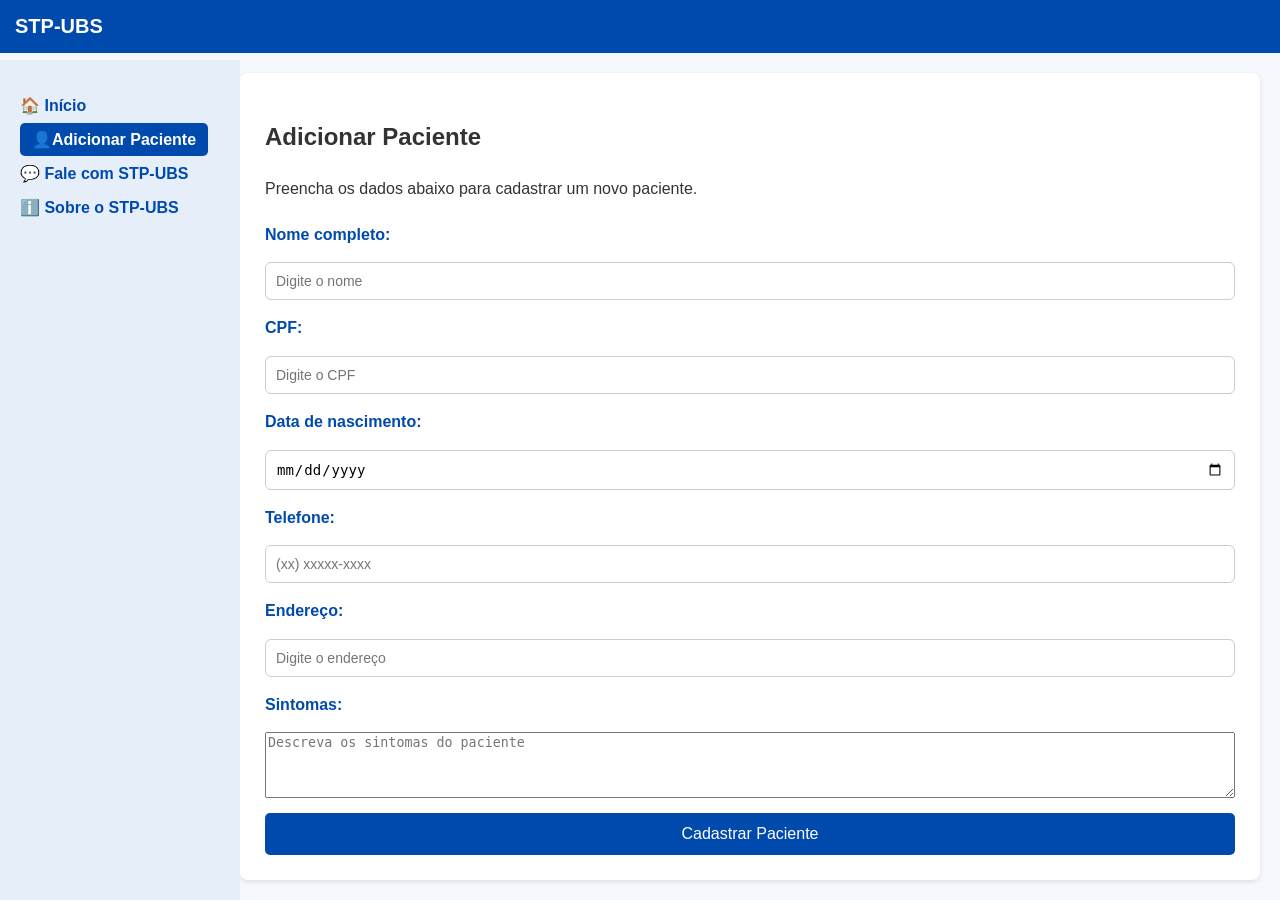
==== adicionarpaciente.html @ 7276db89 "STP-UBSv2.1" ====
<!DOCTYPE html>
<html lang="pt-BR">
<head>
  <meta charset="UTF-8">
  <title>Adicionar Paciente - STP-UBS</title>
  <link rel="stylesheet" href="style.css">
</head>
<body>
  <header>
    <div class="logo">STP-UBS</div>
  </header>

  <aside class="sidebar">
    <ul>
      <li><a href="index.html">🏠 Início</a></li>
      <li><a href="adicionarpaciente.html" class="active">👤Adicionar Paciente</a></li>
      <li><a href="fale.html">💬 Fale com STP-UBS</a></li>
      <li><a href="sobre.html">ℹ️ Sobre o STP-UBS</a></li>
    </ul>
  </aside>

  <main>
    <section class="content">
      <h2>Adicionar Paciente</h2>
      <p>Preencha os dados abaixo para cadastrar um novo paciente.</p>

      <form class="signup-form">
        <label for="nome">Nome completo:</label> 
        <input type="text" id="nome" name="nome" placeholder="Digite o nome" required>

        <label for="cpf">CPF:</label>
        <input type="text" id="cpf" name="cpf" placeholder="Digite o CPF" required>

        <label for="data-nascimento">Data de nascimento:</label>
        <input type="date" id="data-nascimento" name="data-nascimento" required>

        <label for="telefone">Telefone:</label>
        <input type="tel" id="telefone" name="telefone" placeholder="(xx) xxxxx-xxxx">

        <label for="endereco">Endereço:</label>
        <input type="text" id="endereco" name="endereco" placeholder="Digite o endereço">

        <!-- Campo de sintomas -->
        <label for="sintomas">Sintomas:</label>
        <textarea id="sintomas" name="sintomas" placeholder="Descreva os sintomas do paciente" rows="4"></textarea>

        <button type="submit" class="login-btn">Cadastrar Paciente</button>
      </form>
    </section>
  </main>
</body>
</html>
---- style.css ----
body {
  margin: 0;
  font-family: Arial, sans-serif;
  background: #f5f8fc;
  color: #333;
}

header {
  background: #004aad;
  color: white;
  padding: 15px;
  font-size: 20px;
  font-weight: bold;
}

.sidebar {
  width: 200px;
  background: #e6eef9;
  position: fixed;
  top: 60px;
  bottom: 0;
  padding: 20px;
}

.sidebar ul {
  list-style: none;
  padding: 0;
}

.sidebar li {
  margin: 15px 0;
}

.sidebar a {
  text-decoration: none;
  color: #004aad;
  font-weight: bold;
}

main {
  margin-left: 220px;
  padding: 20px;
}

.welcome {
  background: white;
  padding: 20px;
  border-radius: 8px;
  margin-bottom: 20px;
  box-shadow: 0 2px 5px rgba(0,0,0,0.1);
}

.login-btn {
  background: #004aad;
  color: white;
  border: none;
  padding: 12px 20px;
  border-radius: 5px;
  cursor: pointer;
  font-size: 16px;
}

.login-btn:hover {
  background: #003080;
}

.apps {
  display: grid;
  grid-template-columns: repeat(auto-fill, minmax(180px, 1fr));
  gap: 15px;
}

.card {
  background: #ffffff;
  padding: 20px;
  border-radius: 8px;
  text-align: center;
  font-weight: bold;
  box-shadow: 0 2px 5px rgba(0,0,0,0.1);
  cursor: pointer;
}

.card:hover {
  background: #e6eef9;
}


.content {
  background: #ffffff;
  padding: 25px;
  border-radius: 8px;
  box-shadow: 0 2px 5px rgba(0,0,0,0.1);
  line-height: 1.6;
}

.sidebar a.active {
  color: #ffffff;
  background: #004aad;
  padding: 8px 12px;
  border-radius: 5px;
}

a {
  color: inherit;       
  text-decoration: none; 
}

.contact-form {
  display: flex;
  flex-direction: column;
  gap: 15px;
  margin-top: 20px;
}

.contact-form label {
  font-weight: bold;
  color: #004aad;
}

.contact-form input,
.contact-form textarea {
  padding: 10px;
  border: 1px solid #ccc;
  border-radius: 6px;
  font-size: 14px;
}

.contact-form input:focus,
.contact-form textarea:focus {
  border-color: #004aad;
  outline: none;
}

.signup-form {
  display: flex;
  flex-direction: column;
  gap: 15px;
  margin-top: 20px;
}

.signup-form label {
  font-weight: bold;
  color: #004aad;
}

.signup-form input {
  padding: 10px;
  border: 1px solid #ccc;
  border-radius: 6px;
  font-size: 14px;
}

.signup-form input:focus {
  border-color: #004aad;
  outline: none;
}
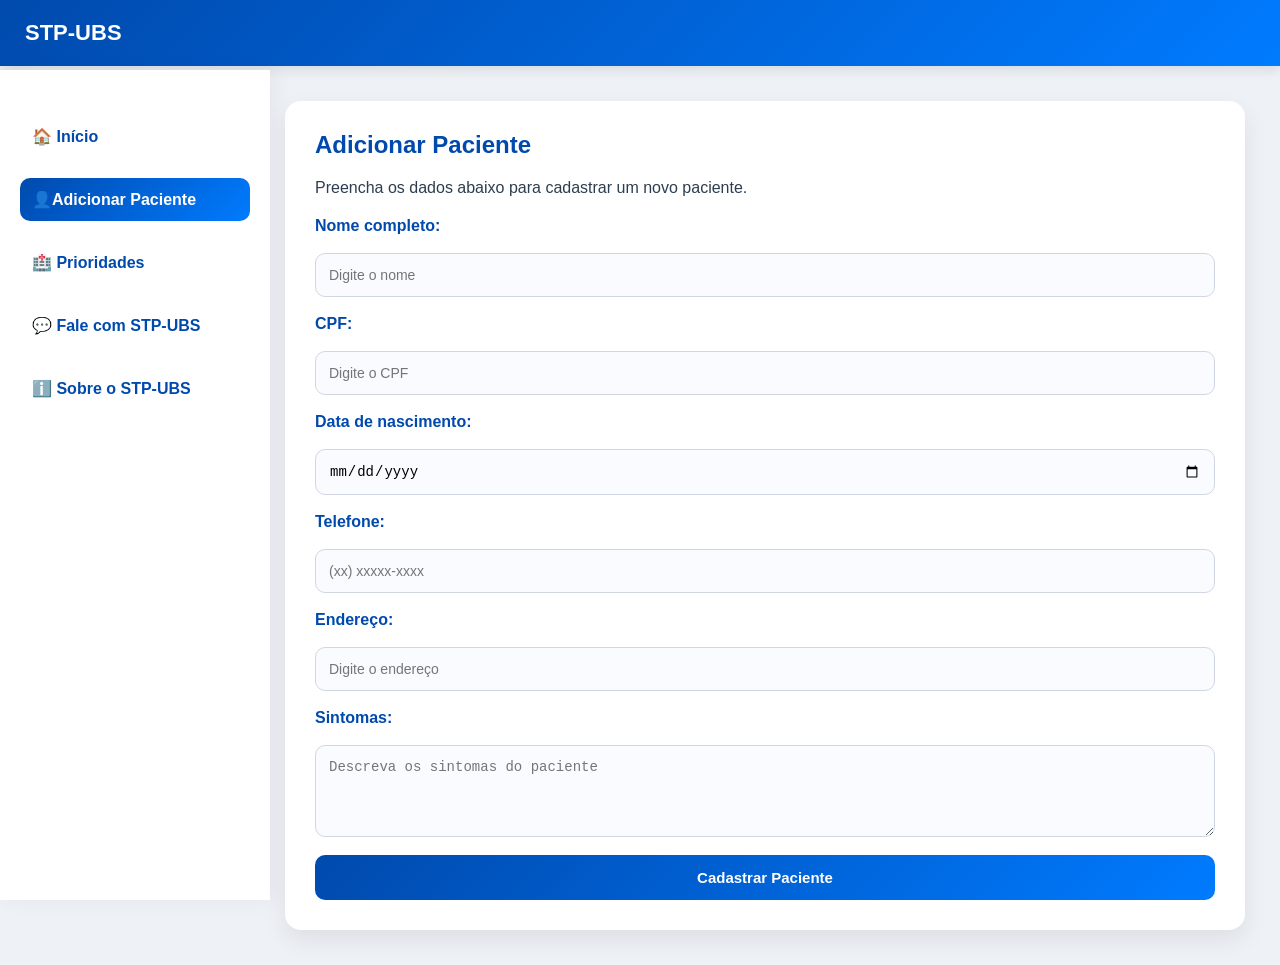
==== commit 38565104: "STP-UBSv3.0" ====
--- a/adicionarpaciente.html
+++ b/adicionarpaciente.html
@@ -14,6 +14,7 @@
     <ul>
       <li><a href="index.html">🏠 Início</a></li>
       <li><a href="adicionarpaciente.html" class="active">👤Adicionar Paciente</a></li>
+      <li><a href="prioridades (1).html">🏥 Prioridades</a></li>
       <li><a href="fale.html">💬 Fale com STP-UBS</a></li>
       <li><a href="sobre.html">ℹ️ Sobre o STP-UBS</a></li>
     </ul>
--- a/style.css
+++ b/style.css
@@ -1,25 +1,29 @@
 body {
   margin: 0;
-  font-family: Arial, sans-serif;
-  background: #f5f8fc;
-  color: #333;
+  font-family: 'Segoe UI', Arial, sans-serif;
+  background: #eef2f7;
+  color: #2c3e50;
 }
 
+/* HEADER */
 header {
-  background: #004aad;
+  background: linear-gradient(135deg, #004aad, #007bff);
   color: white;
-  padding: 15px;
-  font-size: 20px;
+  padding: 20px 25px;
+  font-size: 22px;
   font-weight: bold;
+  box-shadow: 0 4px 12px rgba(0,0,0,0.1);
 }
 
+/* SIDEBAR */
 .sidebar {
-  width: 200px;
-  background: #e6eef9;
+  width: 230px;
+  background: #ffffff;
   position: fixed;
-  top: 60px;
+  top: 70px;
   bottom: 0;
-  padding: 20px;
+  padding: 25px 20px;
+  box-shadow: 4px 0 20px rgba(0,0,0,0.05);
 }
 
 .sidebar ul {
@@ -28,129 +32,155 @@
 }
 
 .sidebar li {
-  margin: 15px 0;
+  margin: 20px 0;
 }
 
 .sidebar a {
   text-decoration: none;
   color: #004aad;
-  font-weight: bold;
+  font-weight: 600;
+  padding: 12px;
+  display: block;
+  border-radius: 10px;
+  transition: all 0.3s ease;
 }
 
-main {
-  margin-left: 220px;
-  padding: 20px;
+.sidebar a:hover {
+  background: #f0f6ff;
+  transform: translateX(5px);
 }
 
-.welcome {
-  background: white;
-  padding: 20px;
-  border-radius: 8px;
-  margin-bottom: 20px;
-  box-shadow: 0 2px 5px rgba(0,0,0,0.1);
+.sidebar a.active {
+  background: linear-gradient(135deg, #004aad, #007bff);
+  color: white;
 }
 
+/* MAIN */
+main {
+  margin-left: 250px;
+  padding: 35px;
+}
+
+/* CONTAINERS */
+.content, .welcome {
+  background: #ffffff;
+  padding: 30px;
+  border-radius: 16px;
+  box-shadow: 0 10px 25px rgba(0,0,0,0.08);
+  animation: fadeIn 0.4s ease-in-out;
+}
+
+/* TITULOS */
+h2 {
+  margin-top: 0;
+  color: #004aad;
+}
+
+/* BOTÃO */
 .login-btn {
-  background: #004aad;
+  background: linear-gradient(135deg, #004aad, #007bff);
   color: white;
   border: none;
-  padding: 12px 20px;
-  border-radius: 5px;
+  padding: 14px;
+  border-radius: 10px;
   cursor: pointer;
-  font-size: 16px;
+  font-size: 15px;
+  font-weight: bold;
+  transition: all 0.3s ease;
 }
 
 .login-btn:hover {
-  background: #003080;
+  transform: translateY(-3px) scale(1.02);
+  box-shadow: 0 8px 20px rgba(0,0,0,0.2);
 }
 
+/* GRID */
 .apps {
   display: grid;
-  grid-template-columns: repeat(auto-fill, minmax(180px, 1fr));
-  gap: 15px;
+  grid-template-columns: repeat(auto-fill, minmax(210px, 1fr));
+  gap: 20px;
+  margin-top: 20px;
 }
 
+/* CARDS */
 .card {
-  background: #ffffff;
-  padding: 20px;
-  border-radius: 8px;
+  background: white;
+  padding: 28px;
+  border-radius: 16px;
   text-align: center;
-  font-weight: bold;
-  box-shadow: 0 2px 5px rgba(0,0,0,0.1);
+  font-weight: 600;
+  box-shadow: 0 8px 20px rgba(0,0,0,0.08);
   cursor: pointer;
+  transition: all 0.3s ease;
 }
 
 .card:hover {
-  background: #e6eef9;
+  transform: translateY(-6px) scale(1.02);
+  background: #f4f8ff;
 }
 
-
-.content {
-  background: #ffffff;
-  padding: 25px;
-  border-radius: 8px;
-  box-shadow: 0 2px 5px rgba(0,0,0,0.1);
-  line-height: 1.6;
-}
-
-.sidebar a.active {
-  color: #ffffff;
-  background: #004aad;
-  padding: 8px 12px;
-  border-radius: 5px;
-}
-
-a {
-  color: inherit;       
-  text-decoration: none; 
-}
-
-.contact-form {
+/* FORMULÁRIOS */
+.contact-form,
+.signup-form {
   display: flex;
   flex-direction: column;
-  gap: 15px;
+  gap: 18px;
   margin-top: 20px;
 }
 
-.contact-form label {
-  font-weight: bold;
+.contact-form label,
+.signup-form label {
+  font-weight: 600;
   color: #004aad;
 }
 
+/* INPUTS */
 .contact-form input,
-.contact-form textarea {
-  padding: 10px;
-  border: 1px solid #ccc;
-  border-radius: 6px;
+.contact-form textarea,
+.signup-form input,
+.signup-form textarea {
+  padding: 13px;
+  border: 1px solid #d0d7e2;
+  border-radius: 10px;
   font-size: 14px;
+  transition: all 0.25s ease;
+  background: #f9fbff;
 }
 
 .contact-form input:focus,
-.contact-form textarea:focus {
-  border-color: #004aad;
+.contact-form textarea:focus,
+.signup-form input:focus,
+.signup-form textarea:focus {
+  border-color: #007bff;
+  background: white;
+  box-shadow: 0 0 8px rgba(0,123,255,0.2);
   outline: none;
 }
 
-.signup-form {
-  display: flex;
-  flex-direction: column;
-  gap: 15px;
+/* RESULTADO */
+#resultado {
+  background: linear-gradient(135deg, #eef4ff, #f8fbff);
+  border-left: 6px solid #004aad;
+  padding: 18px;
+  border-radius: 10px;
   margin-top: 20px;
+  font-weight: 500;
 }
 
-.signup-form label {
-  font-weight: bold;
-  color: #004aad;
+/* LINKS */
+a {
+  color: inherit;
+  text-decoration: none;
 }
 
-.signup-form input {
-  padding: 10px;
-  border: 1px solid #ccc;
-  border-radius: 6px;
-  font-size: 14px;
-}
-
-.signup-form input:focus {
-  border-color: #004aad;
-  outline: none;
-}
+/* ANIMAÇÃO */
+@keyframes fadeIn {
+  from {
+    opacity: 0;
+    transform: translateY(10px);
+  }
+  to {
+    opacity: 1;
+    transform: translateY(0);
+  }
+}
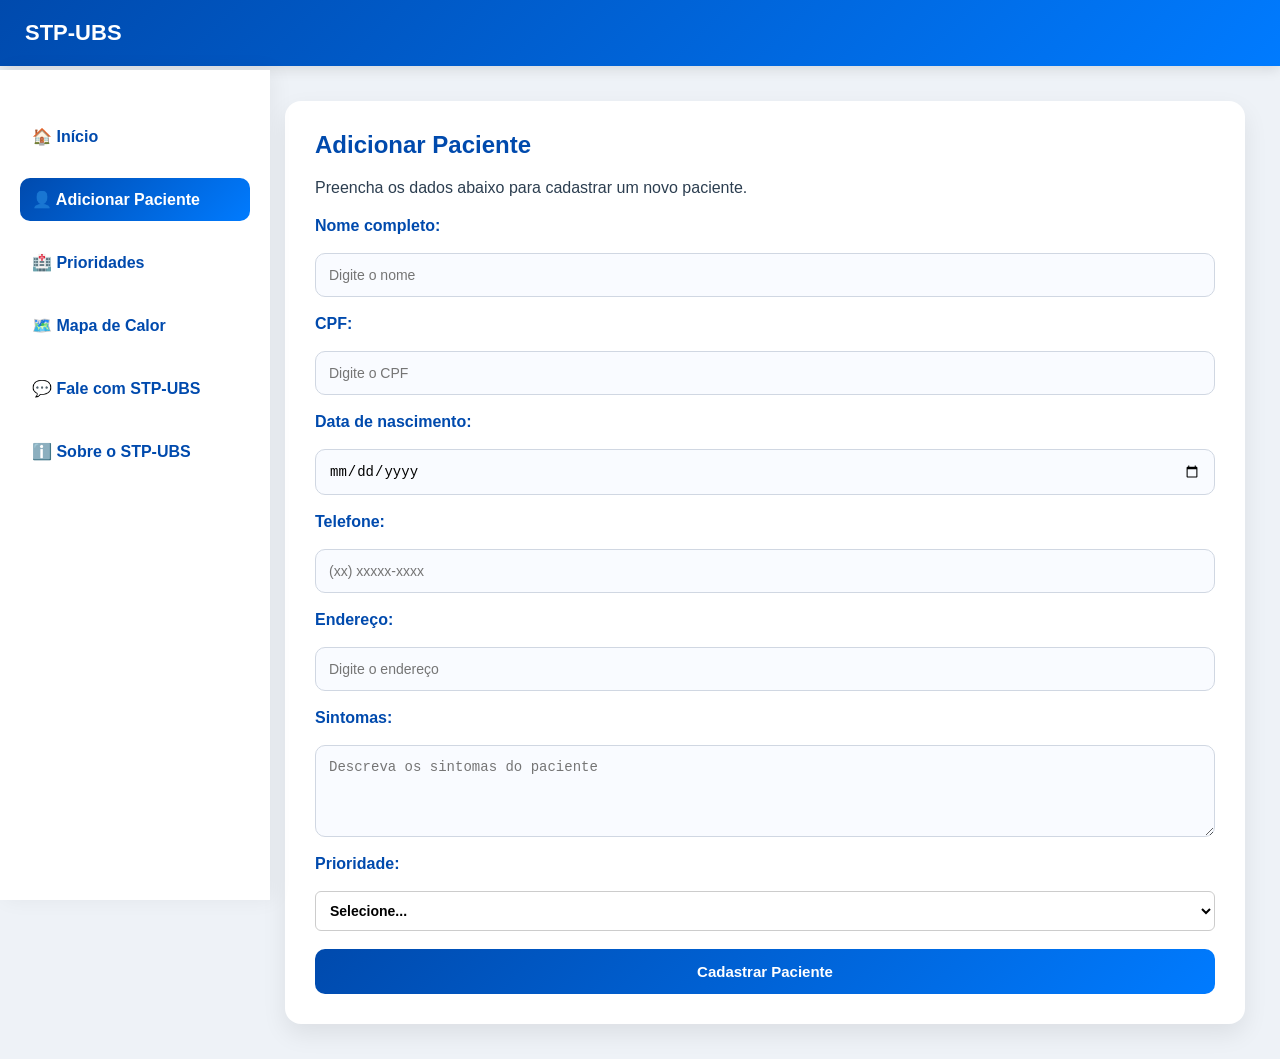
==== commit 556e29be: "STP-UBSv4.0" ====
--- a/adicionarpaciente.html
+++ b/adicionarpaciente.html
@@ -13,8 +13,9 @@
   <aside class="sidebar">
     <ul>
       <li><a href="index.html">🏠 Início</a></li>
-      <li><a href="adicionarpaciente.html" class="active">👤Adicionar Paciente</a></li>
-      <li><a href="prioridades (1).html">🏥 Prioridades</a></li>
+      <li><a href="adicionarpaciente.html" class="active">👤 Adicionar Paciente</a></li>
+      <li><a href="prioridades.html">🏥 Prioridades</a></li>
+      <li><a href="mapaPrioridade.html" >🗺️ Mapa de Calor</a></li>
       <li><a href="fale.html">💬 Fale com STP-UBS</a></li>
       <li><a href="sobre.html">ℹ️ Sobre o STP-UBS</a></li>
     </ul>
@@ -45,9 +46,21 @@
         <label for="sintomas">Sintomas:</label>
         <textarea id="sintomas" name="sintomas" placeholder="Descreva os sintomas do paciente" rows="4"></textarea>
 
+        <!-- Campo de prioridade -->
+        <label for="prioridade">Prioridade:</label>
+        <select id="prioridade" name="prioridade" required>
+          <option value="">Selecione...</option>
+          <option value="vermelho">🔴 Vermelho - Emergência</option>
+          <option value="laranja">🟠 Laranja - Muito urgente</option>
+          <option value="amarelo">🟡 Amarelo - Urgente</option>
+          <option value="verde">🟢 Verde - Pouco urgente</option>
+          <option value="azul">🔵 Azul - Não urgente</option>
+        </select>
+
         <button type="submit" class="login-btn">Cadastrar Paciente</button>
       </form>
     </section>
   </main>
+  <script src="adicionarScript.js"></script>
 </body>
-</html>+</html>
--- a/style.css
+++ b/style.css
@@ -167,11 +167,85 @@
   font-weight: 500;
 }
 
+#listaPacientes li {
+      cursor: pointer;
+      padding: 10px;
+      border-bottom: 1px solid #ddd;
+      transition: background 0.2s;
+      display: flex;
+      justify-content: space-between;
+      align-items: center;
+    }
+    #listaPacientes li:hover {
+      background: #e6eef9;
+    }
+    #fichaPaciente {
+      margin-top: 20px;
+      padding: 20px;
+      background: #f9f9f9;
+      border-radius: 8px;
+      box-shadow: 0 2px 5px rgba(0,0,0,0.1);
+      display: none;
+    }
+    .delete-btn {
+      background: #c62828;
+      color: white;
+      border: none;
+      padding: 5px 10px;
+      border-radius: 5px;
+      cursor: pointer;
+      font-size: 12px;
+    }
+    .delete-btn:hover {
+      background: #8e0000;
+    }
+
 /* LINKS */
 a {
   color: inherit;
   text-decoration: none;
 }
+
+/* Estilo geral do select */
+#prioridade {
+  padding: 10px;
+  border-radius: 6px;
+  border: 1px solid #ccc;
+  font-size: 14px;
+  font-weight: bold;
+  cursor: pointer;
+  background: #fff; /* fundo branco */
+  transition: border-color 0.3s;
+}
+
+#prioridade:focus {
+  border-color: #004aad;
+  outline: none;
+}
+
+/* Apenas cor do texto para cada prioridade */
+#prioridade option[value="vermelho"] {
+  color: #c62828; /* vermelho urgente */
+}
+
+#prioridade option[value="laranja"] {
+  color: #ef6c00; /* laranja */
+}
+
+#prioridade option[value="amarelo"] {
+  color: #fbc02d; /* amarelo */
+}
+
+#prioridade option[value="verde"] {
+  color: #2e7d32; /* verde */
+}
+
+#prioridade option[value="azul"] {
+  color: #1565c0; /* azul */
+}
+
+
+
 
 /* ANIMAÇÃO */
 @keyframes fadeIn {
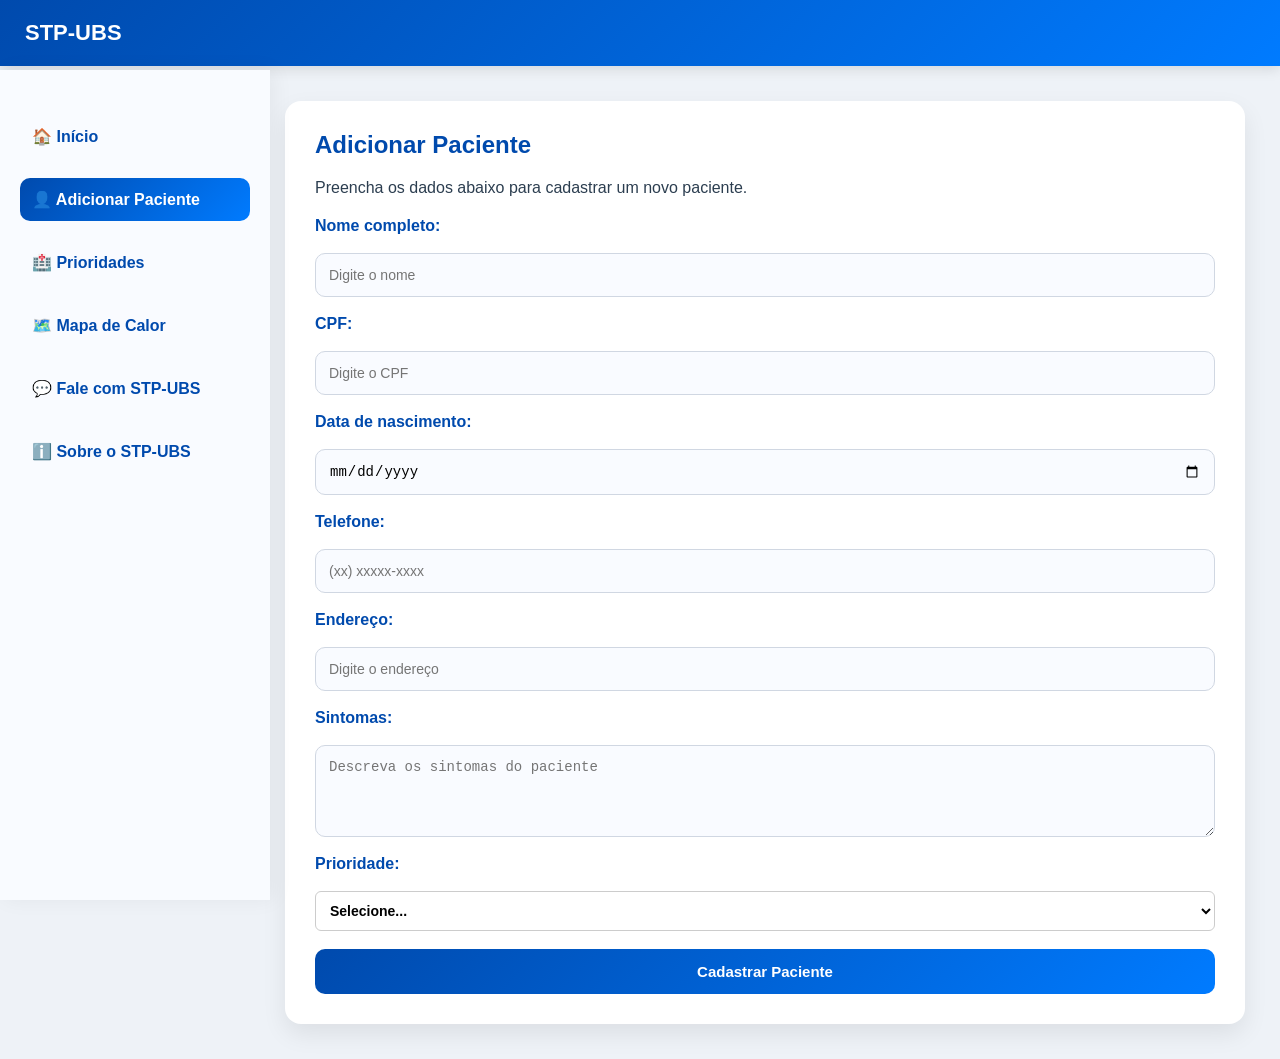
==== commit 8ce7e0bf: "STP-UBSv4.1" ====
--- a/adicionarpaciente.html
+++ b/adicionarpaciente.html
@@ -1,44 +1,56 @@
 <!DOCTYPE html>
+<!-- Declara o documento como HTML5 -->
 <html lang="pt-BR">
 <head>
+  <!-- Metadados da página -->
   <meta charset="UTF-8">
   <title>Adicionar Paciente - STP-UBS</title>
+  <!-- Estilos gerais do site -->
   <link rel="stylesheet" href="style.css">
 </head>
 <body>
+  <!-- Cabeçalho com o título do sistema -->
   <header>
     <div class="logo">STP-UBS</div>
   </header>
 
+  <!-- Menu lateral para navegação entre páginas -->
   <aside class="sidebar">
     <ul>
       <li><a href="index.html">🏠 Início</a></li>
       <li><a href="adicionarpaciente.html" class="active">👤 Adicionar Paciente</a></li>
       <li><a href="prioridades.html">🏥 Prioridades</a></li>
-      <li><a href="mapaPrioridade.html" >🗺️ Mapa de Calor</a></li>
+      <li><a href="mapaPrioridade.html">🗺️ Mapa de Calor</a></li>
       <li><a href="fale.html">💬 Fale com STP-UBS</a></li>
       <li><a href="sobre.html">ℹ️ Sobre o STP-UBS</a></li>
     </ul>
   </aside>
 
+  <!-- Conteúdo principal da página de cadastro -->
   <main>
     <section class="content">
       <h2>Adicionar Paciente</h2>
       <p>Preencha os dados abaixo para cadastrar um novo paciente.</p>
 
+      <!-- Formulário de cadastro de paciente -->
       <form class="signup-form">
+        <!-- Campo de nome completo -->
         <label for="nome">Nome completo:</label> 
         <input type="text" id="nome" name="nome" placeholder="Digite o nome" required>
 
+        <!-- Campo de CPF -->
         <label for="cpf">CPF:</label>
         <input type="text" id="cpf" name="cpf" placeholder="Digite o CPF" required>
 
+        <!-- Campo de data de nascimento -->
         <label for="data-nascimento">Data de nascimento:</label>
         <input type="date" id="data-nascimento" name="data-nascimento" required>
 
+        <!-- Campo de telefone -->
         <label for="telefone">Telefone:</label>
         <input type="tel" id="telefone" name="telefone" placeholder="(xx) xxxxx-xxxx">
 
+        <!-- Campo de endereço -->
         <label for="endereco">Endereço:</label>
         <input type="text" id="endereco" name="endereco" placeholder="Digite o endereço">
 
@@ -46,7 +58,7 @@
         <label for="sintomas">Sintomas:</label>
         <textarea id="sintomas" name="sintomas" placeholder="Descreva os sintomas do paciente" rows="4"></textarea>
 
-        <!-- Campo de prioridade -->
+        <!-- Seleção de prioridade de atendimento -->
         <label for="prioridade">Prioridade:</label>
         <select id="prioridade" name="prioridade" required>
           <option value="">Selecione...</option>
@@ -57,10 +69,13 @@
           <option value="azul">🔵 Azul - Não urgente</option>
         </select>
 
+        <!-- Botão de envio do formulário -->
         <button type="submit" class="login-btn">Cadastrar Paciente</button>
       </form>
     </section>
   </main>
+
+  <!-- Script que controla o cadastro (validação e envio) -->
   <script src="adicionarScript.js"></script>
 </body>
 </html>
--- a/style.css
+++ b/style.css
@@ -18,13 +18,24 @@
 /* SIDEBAR */
 .sidebar {
   width: 230px;
-  background: #ffffff;
+  background: #f9fbff; /* tom claro */
   position: fixed;
   top: 70px;
   bottom: 0;
   padding: 25px 20px;
   box-shadow: 4px 0 20px rgba(0,0,0,0.05);
 }
+
+.sidebar a {
+  text-decoration: none;
+  color: white; /* texto branco */
+  font-weight: 600;
+  padding: 12px;
+  display: block;
+  border-radius: 10px;
+  transition: all 0.3s ease;
+}
+
 
 .sidebar ul {
   list-style: none;
@@ -244,7 +255,83 @@
   color: #1565c0; /* azul */
 }
 
-
+.sidebar ul li a img.icon {
+  width: 20px;
+  height: 20px;
+  margin-right: 8px;
+  vertical-align: middle;
+}
+
+.apps .card {
+  display: flex;
+  flex-direction: column; /* coloca imagem em cima e texto embaixo */
+  align-items: center;    /* centraliza no eixo horizontal */
+  text-decoration: none;  /* remove sublinhado */
+  padding: 10px;
+  border: 1px solid #ccc;
+  border-radius: 8px;
+  width: 150px;           /* ajuste conforme necessário */
+  margin: 20px;
+}
+
+.apps .card img.icon {
+  width: 80px;
+  height: 80px;
+  margin-bottom: 8px;     /* espaço entre imagem e texto */
+}
+
+.apps .card span {
+  text-align: center;
+  font-size: 14px;
+  color: #333;
+}
+
+/* Logo no header */
+.logo-img {
+  height: 50px;   /* ajuste conforme necessário */
+}
+
+/* Card horizontal (imagem à esquerda, texto à direita) */
+.card-horizontal {
+  display: flex;
+  align-items: center;
+  gap: 10px;
+  padding: 8px;
+  border: 1px solid #ccc;
+  border-radius: 6px;
+  text-decoration: none;
+}
+
+.card-horizontal img.icon {
+  width: 32px;
+  height: 32px;
+}
+
+.card-horizontal span {
+  font-size: 16px;
+  color: #333;
+}
+
+.card-horizontal {
+  display: flex;
+  align-items: center;
+  gap: 10px;
+  padding: 8px;
+  border: 1px solid #ccc;
+  border-radius: 6px;
+  text-decoration: none;
+  color: white;            /* força o texto a ficar branco */
+}
+
+.card-horizontal img.icon {
+  width: 32px;
+  height: 32px;
+}
+
+.card-horizontal span {
+  font-size: 16px;
+  color: white;            /* garante que o texto dentro do span também fique branco */
+}
 
 
 /* ANIMAÇÃO */
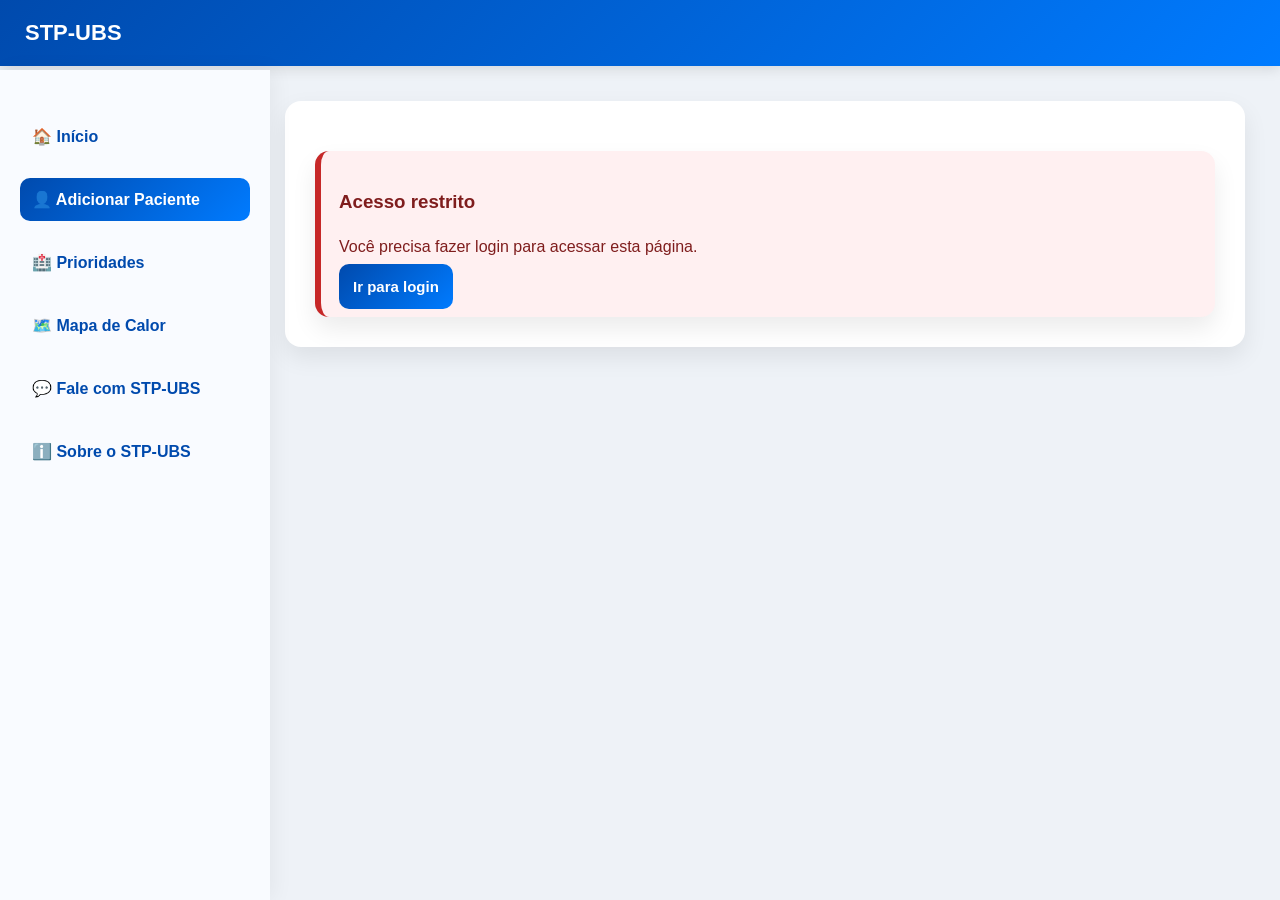
==== commit 58fd73eb: "Script final adicionado" ====
--- a/adicionarpaciente.html
+++ b/adicionarpaciente.html
@@ -29,8 +29,10 @@
   <!-- Conteúdo principal da página de cadastro -->
   <main>
     <section class="content">
+      <div id="authBanner" class="auth-banner"></div>
       <h2>Adicionar Paciente</h2>
       <p>Preencha os dados abaixo para cadastrar um novo paciente.</p>
+      <div id="messageBox"></div>
 
       <!-- Formulário de cadastro de paciente -->
       <form class="signup-form">
@@ -76,6 +78,7 @@
   </main>
 
   <!-- Script que controla o cadastro (validação e envio) -->
+  <script src="auth.js"></script>
   <script src="adicionarScript.js"></script>
 </body>
 </html>
--- a/style.css
+++ b/style.css
@@ -176,6 +176,44 @@
   border-radius: 10px;
   margin-top: 20px;
   font-weight: 500;
+}
+
+.message-box {
+  margin-top: 20px;
+  padding: 18px;
+  border-radius: 14px;
+  box-shadow: 0 12px 24px rgba(0, 0, 0, 0.08);
+  border-left: 6px solid transparent;
+  line-height: 1.5;
+}
+
+.message-box.info {
+  background: #e8f3ff;
+  color: #1a3f7c;
+  border-color: #0d47a1;
+}
+
+.message-box.success {
+  background: #e8f7ed;
+  color: #1f5e2f;
+  border-color: #2e7d32;
+}
+
+.message-box.error {
+  background: #fff0f1;
+  color: #7f1d1d;
+  border-color: #c62828;
+}
+
+.auth-banner {
+  display: none;
+  margin-bottom: 20px;
+  padding: 16px 18px;
+  border-radius: 14px;
+  background: linear-gradient(135deg, #004aad, #007bff);
+  color: white;
+  font-weight: 700;
+  box-shadow: 0 8px 20px rgba(0, 0, 0, 0.12);
 }
 
 #listaPacientes li {
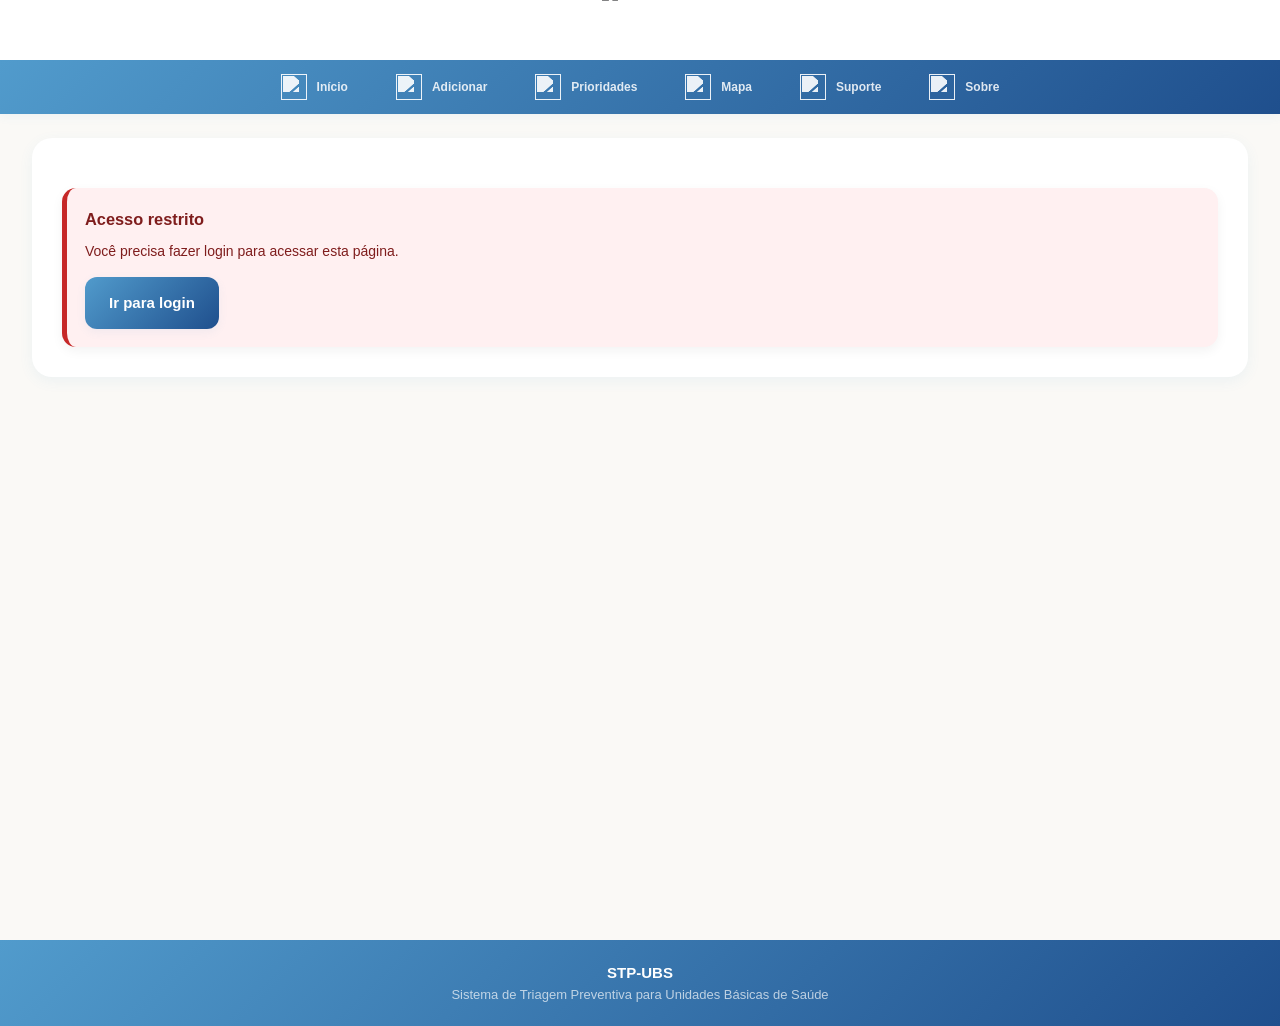
==== commit 008e2238: "CódigoFinal" ====
--- a/adicionarpaciente.html
+++ b/adicionarpaciente.html
@@ -11,20 +11,18 @@
 <body>
   <!-- Cabeçalho com o título do sistema -->
   <header>
-    <div class="logo">STP-UBS</div>
-  </header>
-
-  <!-- Menu lateral para navegação entre páginas -->
-  <aside class="sidebar">
-    <ul>
-      <li><a href="index.html">🏠 Início</a></li>
-      <li><a href="adicionarpaciente.html" class="active">👤 Adicionar Paciente</a></li>
-      <li><a href="prioridades.html">🏥 Prioridades</a></li>
-      <li><a href="mapaPrioridade.html">🗺️ Mapa de Calor</a></li>
-      <li><a href="fale.html">💬 Fale com STP-UBS</a></li>
-      <li><a href="sobre.html">ℹ️ Sobre o STP-UBS</a></li>
-    </ul>
-  </aside>
+  <div class="header-top">
+    <img src="ICONES/LOGO.png" class="logo-img" alt="STP-UBS">
+  </div>
+  <nav>
+    <a href="index.html"><img src="ICONES/INICIO.png" class="icon" alt=""><span>Início</span></a>
+    <a href="adicionarpaciente.html"><img src="ICONES/ADICIONAP.png" class="icon" alt=""><span>Adicionar</span></a>
+    <a href="prioridades.html"><img src="ICONES/PREFERENCIA.png" class="icon" alt=""><span>Prioridades</span></a>
+    <a href="mapaPrioridade.html"><img src="ICONES/MAPA.png" class="icon" alt=""><span>Mapa</span></a>
+    <a href="fale.html"><img src="ICONES/SUPORTE.png" class="icon" alt=""><span>Suporte</span></a>
+    <a href="sobre.html"><img src="ICONES/SOBRE.png" class="icon" alt=""><span>Sobre</span></a>
+  </nav>
+</header>
 
   <!-- Conteúdo principal da página de cadastro -->
   <main>
@@ -80,5 +78,10 @@
   <!-- Script que controla o cadastro (validação e envio) -->
   <script src="auth.js"></script>
   <script src="adicionarScript.js"></script>
+
+  <footer>
+  <strong>STP-UBS</strong>
+  <p>Sistema de Triagem Preventiva para Unidades Básicas de Saúde</p>
+</footer>
 </body>
 </html>
--- a/style.css
+++ b/style.css
@@ -1,179 +1,296 @@
+/* VARIÁVEIS GLOBAIS */
+:root {
+  --azul:        #519bcc;
+  --azul-light:  #1f4f8d;
+  --azul-fundo:  #eef4fb;
+  --bg:          #faf9f6;
+  --branco:      #ffffff;
+  --texto:       #354865;
+  --texto-leve:  #7283a8;
+  --sombra:      rgba(81, 155, 204, 0.08);
+}
+
+* {
+  box-sizing: border-box;
+  margin: 0;
+  padding: 0;
+}
+
 body {
-  margin: 0;
-  font-family: 'Segoe UI', Arial, sans-serif;
-  background: #eef2f7;
-  color: #2c3e50;
+  font-family: Verdana, sans-serif;
+  font-size: 14px;
+  font-weight: 400;
+  color: var(--texto);
+  background-color: var(--bg);
+  overflow-x: hidden;
+  user-select: none;
+}
+
+a {
+  color: inherit;
+  text-decoration: none;
 }
 
 /* HEADER */
 header {
-  background: linear-gradient(135deg, #004aad, #007bff);
-  color: white;
-  padding: 20px 25px;
-  font-size: 22px;
-  font-weight: bold;
-  box-shadow: 0 4px 12px rgba(0,0,0,0.1);
-}
-
-/* SIDEBAR */
-.sidebar {
-  width: 230px;
-  background: #f9fbff; /* tom claro */
+  background: var(--branco);
   position: fixed;
-  top: 70px;
-  bottom: 0;
-  padding: 25px 20px;
-  box-shadow: 4px 0 20px rgba(0,0,0,0.05);
-}
-
-.sidebar a {
-  text-decoration: none;
-  color: white; /* texto branco */
+  top: 0;
+  left: 0;
+  right: 0;
+  z-index: 200;
+  box-shadow: 0 2px 10px var(--sombra);
+}
+
+.header-top {
+  padding: 6px 32px;
+  height: 60px;
+  display: flex;
+  align-items: center;
+  justify-content: center;
+}
+
+.logo-img {
+  height: 90px;
+  object-fit: contain;
+}
+
+header nav {
+  background: linear-gradient(135deg, var(--azul), var(--azul-light));
+  display: flex;
+  align-items: center;
+  justify-content: center;
+  gap: 4px;
+  padding: 6px 32px;
+}
+
+header nav a {
+  display: flex;
+  align-items: center;
+  gap: 10px;
+  padding: 8px 22px;
+  border-radius: 8px;
+  color: rgba(255,255,255,0.85);
+  font-size: 12px;
   font-weight: 600;
-  padding: 12px;
-  display: block;
-  border-radius: 10px;
-  transition: all 0.3s ease;
-}
-
-
-.sidebar ul {
-  list-style: none;
-  padding: 0;
-}
-
-.sidebar li {
-  margin: 20px 0;
-}
-
-.sidebar a {
-  text-decoration: none;
-  color: #004aad;
+  transition: all 0.25s ease;
+  position: relative;
+  overflow: hidden;
+  white-space: nowrap;
+}
+
+header nav a img.icon {
+  width: 26px;
+  height: 26px;
+  filter: brightness(0) invert(1);
+  opacity: 0.9;
+}
+
+header nav a span {
+  font-size: 12px;
   font-weight: 600;
-  padding: 12px;
-  display: block;
-  border-radius: 10px;
-  transition: all 0.3s ease;
-}
-
-.sidebar a:hover {
-  background: #f0f6ff;
-  transform: translateX(5px);
-}
-
-.sidebar a.active {
-  background: linear-gradient(135deg, #004aad, #007bff);
-  color: white;
+  color: rgba(255,255,255,0.85);
+}
+
+header nav a:hover {
+  background: rgba(255,255,255,0.15);
+  color: white;
+}
+
+header nav a:hover span { color: white; }
+
+header nav a.active {
+  background: rgba(255,255,255,0.25);
+  color: white;
+}
+
+header nav a.active span { color: white; }
+
+/* FLASH ao clicar */
+header nav a::after {
+  content: '';
+  position: absolute;
+  inset: 0;
+  background: rgba(255,255,255,0.35);
+  border-radius: 8px;
+  opacity: 0;
+  pointer-events: none;
+  animation: none;
+}
+
+header nav a:active::after {
+  animation: flash 0.4s ease-out forwards;
+}
+
+@keyframes flash {
+  0%   { opacity: 0.5; }
+  100% { opacity: 0; }
 }
 
 /* MAIN */
 main {
-  margin-left: 250px;
-  padding: 35px;
-}
-
-/* CONTAINERS */
-.content, .welcome {
-  background: #ffffff;
+  padding: calc(110px + 28px) 32px 32px;
+  min-height: 100vh;
+}
+
+/*CONTAINERS / CARDS*/
+.content,
+.welcome {
+  background: var(--branco);
   padding: 30px;
-  border-radius: 16px;
-  box-shadow: 0 10px 25px rgba(0,0,0,0.08);
+  border-radius: 20px;
+  box-shadow: 0 4px 14px var(--sombra);
   animation: fadeIn 0.4s ease-in-out;
 }
 
-/* TITULOS */
+.card {
+  background: rgba(255, 255, 255, 0.75);
+  padding: 28px;
+  border-radius: 18px;
+  text-align: center;
+  font-weight: 600;
+  box-shadow: 0 3px 10px rgba(81, 155, 204, 0.1);
+  cursor: pointer;
+  transition: all 0.3s ease;
+  color: var(--texto);
+  border: 1px solid rgba(81, 155, 204, 0.12);
+}
+
+.card:hover {
+  transform: translateY(-4px);
+  background: rgba(230, 243, 252, 0.6);
+  box-shadow: 0 6px 16px rgba(81, 155, 204, 0.18);
+}
+
+.card-horizontal {
+  display: flex;
+  align-items: center;
+  gap: 10px;
+  padding: 10px 14px;
+  border: 1.5px solid rgba(81, 155, 204, 0.12);
+  border-radius: 10px;
+  color: var(--texto);
+  font-weight: 600;
+  transition: all 0.25s ease;
+}
+
+.card-horizontal:hover {
+  background: var(--azul-fundo);
+  border-color: var(--azul);
+}
+
+.card-horizontal img.icon {
+  width: 32px;
+  height: 32px;
+}
+
+/* GRID DE APPS */
+.apps {
+  display: grid;
+  grid-template-columns: repeat(auto-fill, minmax(280px, 1fr));
+  gap: 24px;
+  margin-top: 24px;
+}
+
+.apps .card {
+  display: flex;
+  flex-direction: row;
+  align-items: center;
+  gap: 20px;
+  padding: 24px 20px;
+  border-radius: 20px;
+}
+
+.apps .card img.icon {
+  width: 80px;
+  height: 80px;
+  flex-shrink: 0;
+  object-fit: contain;
+}
+
+.apps .card span {
+  font-size: 14px;
+  font-weight: 700;
+  color: var(--texto);
+  text-align: left;
+}
+
+/* TÍTULOS */
 h2 {
   margin-top: 0;
-  color: #004aad;
+  color: var(--azul);
+  font-size: 20px;
+  margin-bottom: 10px;
 }
 
 /* BOTÃO */
 .login-btn {
-  background: linear-gradient(135deg, #004aad, #007bff);
-  color: white;
+  background: linear-gradient(135deg, var(--azul), var(--azul-light));
+  color: var(--branco);
   border: none;
-  padding: 14px;
-  border-radius: 10px;
+  padding: 14px 24px;
+  border-radius: 12px;
   cursor: pointer;
   font-size: 15px;
   font-weight: bold;
   transition: all 0.3s ease;
+  box-shadow: 0 3px 10px var(--sombra);
+  display: inline-block;
 }
 
 .login-btn:hover {
-  transform: translateY(-3px) scale(1.02);
-  box-shadow: 0 8px 20px rgba(0,0,0,0.2);
-}
-
-/* GRID */
-.apps {
-  display: grid;
-  grid-template-columns: repeat(auto-fill, minmax(210px, 1fr));
-  gap: 20px;
-  margin-top: 20px;
-}
-
-/* CARDS */
-.card {
-  background: white;
-  padding: 28px;
-  border-radius: 16px;
-  text-align: center;
-  font-weight: 600;
-  box-shadow: 0 8px 20px rgba(0,0,0,0.08);
-  cursor: pointer;
-  transition: all 0.3s ease;
-}
-
-.card:hover {
-  transform: translateY(-6px) scale(1.02);
-  background: #f4f8ff;
+  transform: translateY(-3px);
+  box-shadow: 0 6px 16px rgba(31, 79, 141, 0.2);
 }
 
 /* FORMULÁRIOS */
 .contact-form,
-.signup-form {
+.signup-form,
+.login-form {
   display: flex;
   flex-direction: column;
-  gap: 18px;
+  gap: 14px;
   margin-top: 20px;
 }
 
 .contact-form label,
-.signup-form label {
+.signup-form label,
+.login-form label {
   font-weight: 600;
-  color: #004aad;
-}
-
-/* INPUTS */
+  color: var(--azul);
+}
+
 .contact-form input,
 .contact-form textarea,
 .signup-form input,
-.signup-form textarea {
+.signup-form textarea,
+.login-form input {
   padding: 13px;
-  border: 1px solid #d0d7e2;
-  border-radius: 10px;
+  border: 1.5px solid #b1d5ff;
+  border-radius: 12px;
   font-size: 14px;
   transition: all 0.25s ease;
-  background: #f9fbff;
+  background: #d5e3ec73;
+  color: var(--texto);
 }
 
 .contact-form input:focus,
 .contact-form textarea:focus,
 .signup-form input:focus,
-.signup-form textarea:focus {
-  border-color: #007bff;
-  background: white;
-  box-shadow: 0 0 8px rgba(0,123,255,0.2);
+.signup-form textarea:focus,
+.login-form input:focus {
+  border-color: var(--azul);
+  background: var(--branco);
+  box-shadow: 0 0 0 3px rgba(81, 155, 204, 0.12);
   outline: none;
 }
 
-/* RESULTADO */
+/* MESSAGE BOX */
 #resultado {
-  background: linear-gradient(135deg, #eef4ff, #f8fbff);
-  border-left: 6px solid #004aad;
+  background: linear-gradient(135deg, #eef4fb, #f5f9ff);
+  border-left: 5px solid var(--azul);
   padding: 18px;
-  border-radius: 10px;
+  border-radius: 12px;
   margin-top: 20px;
   font-weight: 500;
 }
@@ -182,204 +299,171 @@
   margin-top: 20px;
   padding: 18px;
   border-radius: 14px;
-  box-shadow: 0 12px 24px rgba(0, 0, 0, 0.08);
-  border-left: 6px solid transparent;
-  line-height: 1.5;
-}
-
-.message-box.info {
-  background: #e8f3ff;
-  color: #1a3f7c;
-  border-color: #0d47a1;
-}
-
-.message-box.success {
-  background: #e8f7ed;
-  color: #1f5e2f;
-  border-color: #2e7d32;
-}
-
-.message-box.error {
-  background: #fff0f1;
-  color: #7f1d1d;
-  border-color: #c62828;
-}
-
+  box-shadow: 0 4px 12px rgba(0,0,0,0.05);
+  border-left: 5px solid transparent;
+  line-height: 1.6;
+}
+
+.message-box.info    { background: #e8f3fb; color: #1f4f8d; border-color: var(--azul); }
+.message-box.success { background: #e8f7ed; color: #1f5e2f; border-color: #2e7d32; }
+.message-box.error   { background: #fff0f1; color: #7f1d1d; border-color: #c62828; }
+
+.message-box.error h3 { margin-bottom: 8px; color: #7f1d1d; }
+.message-box.error .login-btn {
+  margin-top: 14px;
+  display: inline-block;
+  background: linear-gradient(135deg, var(--azul), var(--azul-light));
+  color: white;
+}
+.message-box.error a { color: white; }
+
+/* AUTH BANNER */
 .auth-banner {
   display: none;
   margin-bottom: 20px;
   padding: 16px 18px;
-  border-radius: 14px;
-  background: linear-gradient(135deg, #004aad, #007bff);
-  color: white;
+  border-radius: 16px;
+  background: linear-gradient(135deg, var(--azul), var(--azul-light));
+  color: var(--branco);
   font-weight: 700;
-  box-shadow: 0 8px 20px rgba(0, 0, 0, 0.12);
-}
-
+  box-shadow: 0 4px 14px var(--sombra);
+}
+
+/* LISTA DE PACIENTES */
 #listaPacientes li {
-      cursor: pointer;
-      padding: 10px;
-      border-bottom: 1px solid #ddd;
-      transition: background 0.2s;
-      display: flex;
-      justify-content: space-between;
-      align-items: center;
-    }
-    #listaPacientes li:hover {
-      background: #e6eef9;
-    }
-    #fichaPaciente {
-      margin-top: 20px;
-      padding: 20px;
-      background: #f9f9f9;
-      border-radius: 8px;
-      box-shadow: 0 2px 5px rgba(0,0,0,0.1);
-      display: none;
-    }
-    .delete-btn {
-      background: #c62828;
-      color: white;
-      border: none;
-      padding: 5px 10px;
-      border-radius: 5px;
-      cursor: pointer;
-      font-size: 12px;
-    }
-    .delete-btn:hover {
-      background: #8e0000;
-    }
-
-/* LINKS */
-a {
-  color: inherit;
-  text-decoration: none;
-}
-
-/* Estilo geral do select */
+  cursor: pointer;
+  padding: 10px 14px;
+  border-bottom: 1px solid #cde3f5;
+  transition: background 0.2s;
+  display: flex;
+  justify-content: space-between;
+  align-items: center;
+  border-radius: 8px;
+}
+
+#listaPacientes li:hover { background: var(--azul-fundo); }
+
+#fichaPaciente {
+  margin-top: 20px;
+  padding: 20px;
+  background: #eef4fb;
+  border-radius: 12px;
+  box-shadow: 0 3px 10px var(--sombra);
+  display: none;
+}
+
+.delete-btn {
+  background: #c62828;
+  color: white;
+  border: none;
+  padding: 5px 12px;
+  border-radius: 8px;
+  cursor: pointer;
+  font-size: 12px;
+  font-weight: bold;
+  transition: background 0.2s;
+}
+
+.delete-btn:hover { background: #8e0000; }
+
+/* SELECT PRIORIDADE */
 #prioridade {
-  padding: 10px;
-  border-radius: 6px;
-  border: 1px solid #ccc;
+  padding: 10px 14px;
+  border-radius: 10px;
+  border: 1.5px solid #b1d5ff;
   font-size: 14px;
   font-weight: bold;
   cursor: pointer;
-  background: #fff; /* fundo branco */
+  background: var(--branco);
   transition: border-color 0.3s;
+  color: var(--texto);
 }
 
 #prioridade:focus {
-  border-color: #004aad;
+  border-color: var(--azul);
   outline: none;
-}
-
-/* Apenas cor do texto para cada prioridade */
-#prioridade option[value="vermelho"] {
-  color: #c62828; /* vermelho urgente */
-}
-
-#prioridade option[value="laranja"] {
-  color: #ef6c00; /* laranja */
-}
-
-#prioridade option[value="amarelo"] {
-  color: #fbc02d; /* amarelo */
-}
-
-#prioridade option[value="verde"] {
-  color: #2e7d32; /* verde */
-}
-
-#prioridade option[value="azul"] {
-  color: #1565c0; /* azul */
-}
-
-.sidebar ul li a img.icon {
-  width: 20px;
-  height: 20px;
-  margin-right: 8px;
-  vertical-align: middle;
-}
-
-.apps .card {
-  display: flex;
-  flex-direction: column; /* coloca imagem em cima e texto embaixo */
-  align-items: center;    /* centraliza no eixo horizontal */
-  text-decoration: none;  /* remove sublinhado */
-  padding: 10px;
-  border: 1px solid #ccc;
-  border-radius: 8px;
-  width: 150px;           /* ajuste conforme necessário */
-  margin: 20px;
-}
-
-.apps .card img.icon {
-  width: 80px;
-  height: 80px;
-  margin-bottom: 8px;     /* espaço entre imagem e texto */
-}
-
-.apps .card span {
+  box-shadow: 0 0 0 3px rgba(81, 155, 204, 0.12);
+}
+
+#prioridade option[value="vermelho"] { color: #c62828; }
+#prioridade option[value="laranja"]  { color: #ef6c00; }
+#prioridade option[value="amarelo"]  { color: #f9a825; }
+#prioridade option[value="verde"]    { color: #2e7d32; }
+#prioridade option[value="azul"]     { color: #1565c0; }
+
+/* SCROLLBAR */
+::-webkit-scrollbar       { width: 6px; }
+::-webkit-scrollbar-track { background: transparent; }
+::-webkit-scrollbar-thumb { background: rgba(81, 155, 204, 0.12); border-radius: 6px; }
+::-webkit-scrollbar-thumb:hover { background: rgba(81, 155, 204, 0.25); }
+
+/* RODAPÉ */
+footer {
+  background: linear-gradient(135deg, var(--azul), var(--azul-light));
+  color: rgba(255,255,255,0.85);
   text-align: center;
-  font-size: 14px;
-  color: #333;
-}
-
-/* Logo no header */
-.logo-img {
-  height: 50px;   /* ajuste conforme necessário */
-}
-
-/* Card horizontal (imagem à esquerda, texto à direita) */
-.card-horizontal {
-  display: flex;
-  align-items: center;
-  gap: 10px;
-  padding: 8px;
-  border: 1px solid #ccc;
-  border-radius: 6px;
-  text-decoration: none;
-}
-
-.card-horizontal img.icon {
-  width: 32px;
-  height: 32px;
-}
-
-.card-horizontal span {
-  font-size: 16px;
-  color: #333;
-}
-
-.card-horizontal {
-  display: flex;
-  align-items: center;
-  gap: 10px;
-  padding: 8px;
-  border: 1px solid #ccc;
-  border-radius: 6px;
-  text-decoration: none;
-  color: white;            /* força o texto a ficar branco */
-}
-
-.card-horizontal img.icon {
-  width: 32px;
-  height: 32px;
-}
-
-.card-horizontal span {
-  font-size: 16px;
-  color: white;            /* garante que o texto dentro do span também fique branco */
-}
-
+  padding: 24px 32px;
+  font-size: 13px;
+  margin-top: 40px;
+}
+
+footer strong {
+  color: white;
+  font-size: 15px;
+  display: block;
+  margin-bottom: 6px;
+}
+
+footer p {
+  opacity: 0.8;
+  margin-top: 4px;
+}
+
+/* HERO BANNER */
+.hero {
+  position: relative;
+  width: 100%;
+  height: 400px;
+  border-radius: 20px;
+  overflow: hidden;
+  margin-bottom: 28px;
+  background: linear-gradient(135deg, var(--azul), var(--azul-light));
+  box-shadow: 0 8px 24px rgba(31, 79, 141, 0.2);
+}
+
+
+
+.hero-img {
+  width: 100%;
+  height: 100%;
+  object-fit: cover;
+  object-position: center;
+  opacity: 0.85;
+}
+
+.hero-texto {
+  position: absolute;
+  bottom: 40px;
+  left: 40px;
+  color: white;
+}
+
+.hero-texto h1 {
+  font-size: 28px;
+  font-weight: 800;
+  color: white;
+  margin-bottom: 10px;
+  text-shadow: 0 2px 8px rgba(0,0,0,0.3);
+}
+
+.hero-texto p {
+  font-size: 15px;
+  color: rgba(255,255,255,0.9);
+  text-shadow: 0 1px 4px rgba(0,0,0,0.3);
+}
 
 /* ANIMAÇÃO */
 @keyframes fadeIn {
-  from {
-    opacity: 0;
-    transform: translateY(10px);
-  }
-  to {
-    opacity: 1;
-    transform: translateY(0);
-  }
-}+  from { opacity: 0; transform: translateY(12px); }
+  to   { opacity: 1; transform: translateY(0); }
+}
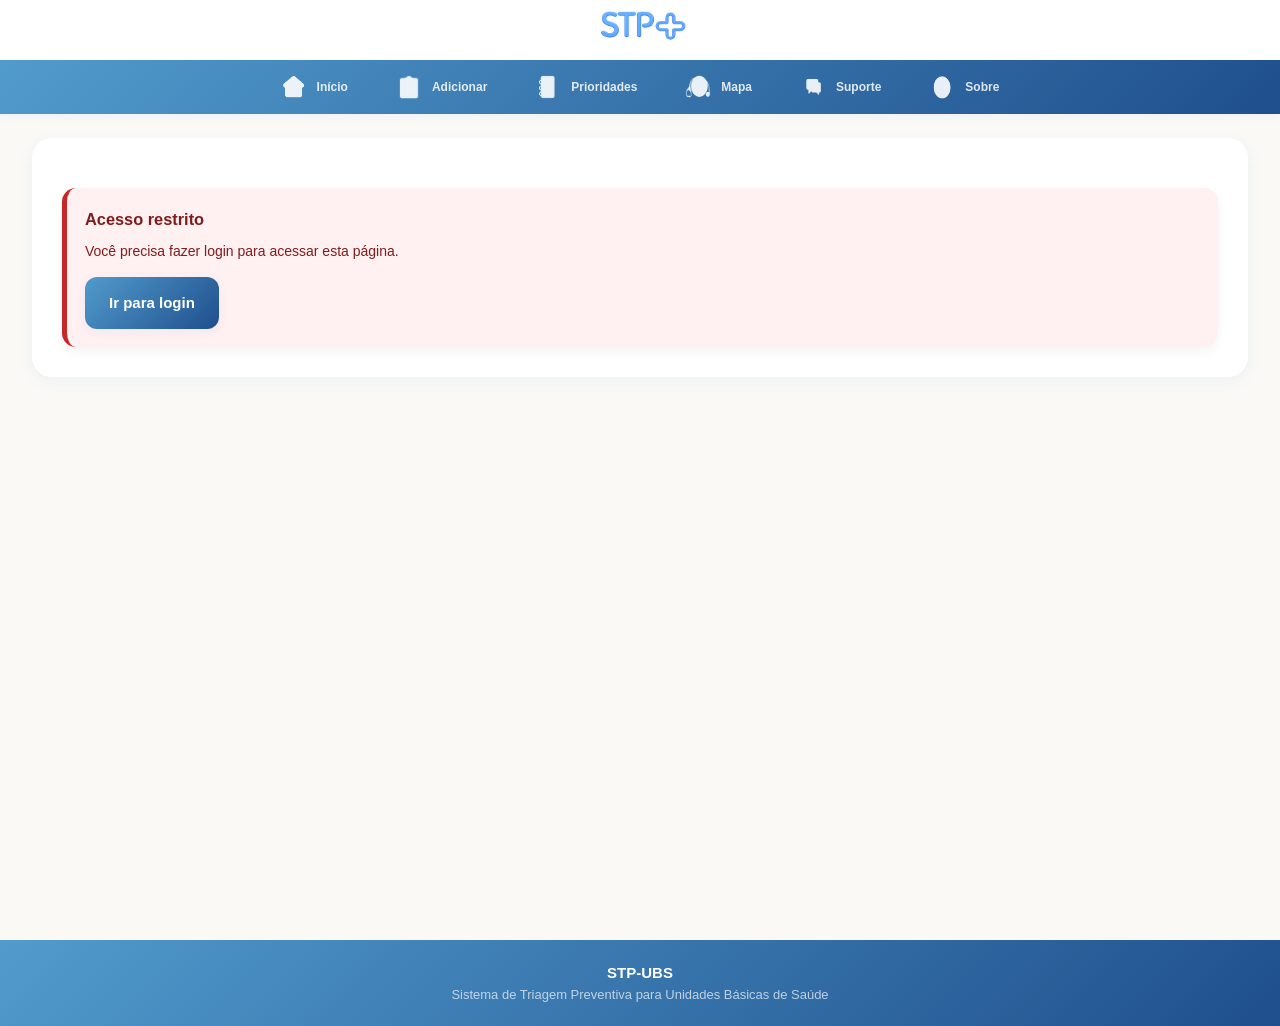
==== commit 2d9ed826: "CódigoFinal + comentação" ====
--- a/adicionarpaciente.html
+++ b/adicionarpaciente.html
@@ -12,15 +12,15 @@
   <!-- Cabeçalho com o título do sistema -->
   <header>
   <div class="header-top">
-    <img src="ICONES/LOGO.png" class="logo-img" alt="STP-UBS">
+    <img src="icones/LOGO.png" class="logo-img" alt="STP-UBS">
   </div>
   <nav>
-    <a href="index.html"><img src="ICONES/INICIO.png" class="icon" alt=""><span>Início</span></a>
-    <a href="adicionarpaciente.html"><img src="ICONES/ADICIONAP.png" class="icon" alt=""><span>Adicionar</span></a>
-    <a href="prioridades.html"><img src="ICONES/PREFERENCIA.png" class="icon" alt=""><span>Prioridades</span></a>
-    <a href="mapaPrioridade.html"><img src="ICONES/MAPA.png" class="icon" alt=""><span>Mapa</span></a>
-    <a href="fale.html"><img src="ICONES/SUPORTE.png" class="icon" alt=""><span>Suporte</span></a>
-    <a href="sobre.html"><img src="ICONES/SOBRE.png" class="icon" alt=""><span>Sobre</span></a>
+    <a href="index.html"><img src="icones/INICIO.png" class="icon" alt=""><span>Início</span></a>
+    <a href="adicionarpaciente.html"><img src="icones/ADICIONAP.png" class="icon" alt=""><span>Adicionar</span></a>
+    <a href="prioridades.html"><img src="icones/PREFERENCIA.png" class="icon" alt=""><span>Prioridades</span></a>
+    <a href="mapaPrioridade.html"><img src="icones/MAPA.png" class="icon" alt=""><span>Mapa</span></a>
+    <a href="fale.html"><img src="icones/SUPORTE.png" class="icon" alt=""><span>Suporte</span></a>
+    <a href="sobre.html"><img src="icones/SOBRE.png" class="icon" alt=""><span>Sobre</span></a>
   </nav>
 </header>
 
@@ -85,3 +85,4 @@
 </footer>
 </body>
 </html>
+
--- a/style.css
+++ b/style.css
@@ -1,3 +1,4 @@
+/* Estilos globais do STP-UBS: cores, layout e responsividade */
 /* VARIÁVEIS GLOBAIS */
 :root {
   --azul:        #519bcc;
